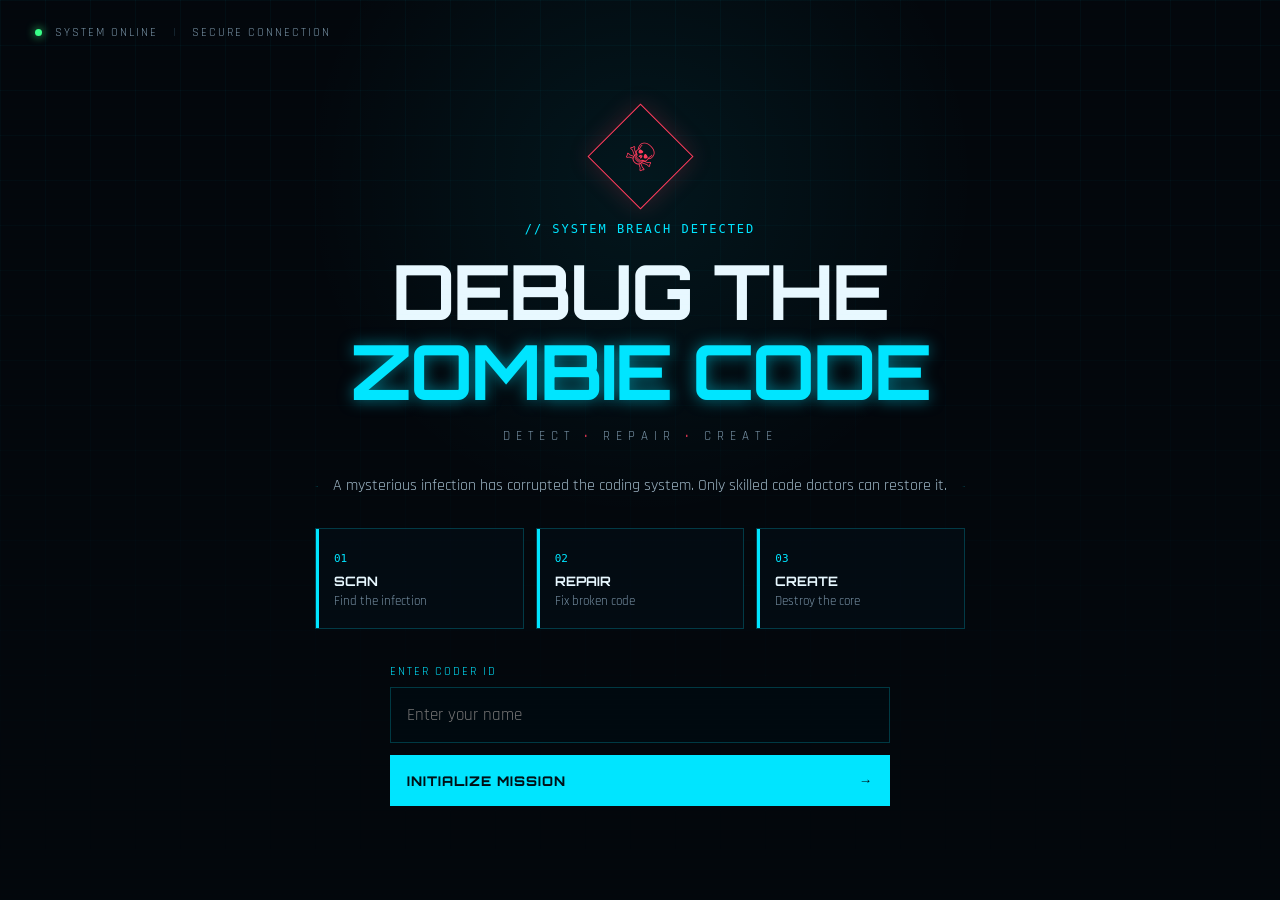
==== index.html @ c8af9917 "Rename sample.html to index.html" ====
<!DOCTYPE html>
<html lang="en">

<head>
    <meta charset="UTF-8">
    <meta name="viewport" content="width=device-width, initial-scale=1.0">

    <title>Debug The Zombie Code</title>

    <link rel="stylesheet" href="sample.css">
    <script src="sample.js" defer></script>
</head>

<body>

    <!-- BACKGROUND -->
    <div class="grid-background"></div>
    <div class="scanline"></div>

    <!-- ================= START SCREEN ================= -->

    <section id="startScreen" class="screen">

        <div class="top-status">
            <span class="status-dot"></span>
            SYSTEM ONLINE
            <span class="status-divider">|</span>
            SECURE CONNECTION
        </div>

        <div class="start-container">

            <div class="warning-icon">
                ☠
            </div>

            <p class="system-code">// SYSTEM BREACH DETECTED</p>

            <h1>
                DEBUG THE
                <span>ZOMBIE CODE</span>
            </h1>

            <p class="tagline">
                DETECT <span>•</span> REPAIR <span>•</span> CREATE
            </p>

            <div class="mission-box">

                <div class="mission-line"></div>

                <p>
                    A mysterious infection has corrupted the coding system.
                    Only skilled code doctors can restore it.
                </p>

                <div class="mission-line"></div>

            </div>

            <div class="start-info">

                <div class="info-card">
                    <span>01</span>
                    <strong>SCAN</strong>
                    <small>Find the infection</small>
                </div>

                <div class="info-card">
                    <span>02</span>
                    <strong>REPAIR</strong>
                    <small>Fix broken code</small>
                </div>

                <div class="info-card">
                    <span>03</span>
                    <strong>CREATE</strong>
                    <small>Destroy the core</small>
                </div>

            </div>

            <div class="login-panel">

                <label for="playerName">
                    ENTER CODER ID
                </label>

                <input
                    type="text"
                    id="playerName"
                    placeholder="Enter your name"
                    autocomplete="off"
                >

                <button id="startBtn" class="main-btn">
                    <span>INITIALIZE MISSION</span>
                    <b>→</b>
                </button>

                <p id="startError" class="error-text"></p>

            </div>

        </div>

    </section>


    <!-- ================= GAME SCREEN ================= -->

    <section id="gameScreen" class="screen hidden">

        <!-- HUD -->

        <header class="hud">

            <div class="hud-brand">
                <div class="mini-skull">☠</div>

                <div>
                    <small>MISSION</small>
                    <strong>DEAD CODE PROTOCOL</strong>
                </div>
            </div>

            <div class="hud-stats">

                <div class="hud-stat">
                    <small>LEVEL</small>
                    <strong id="levelLabel">01</strong>
                </div>

                <div class="hud-stat">
                    <small>SCORE</small>
                    <strong id="scoreDisplay">000</strong>
                </div>

                <div class="hud-stat shield-stat">
                    <small>SHIELDS</small>
                    <strong id="shieldDisplay">00</strong>
                </div>

                <div class="hud-stat timer-stat">
                    <small>TIME</small>
                    <strong id="timerDisplay">20:00</strong>
                </div>

            </div>

        </header>


        <!-- GAME CONTAINER -->

        <main class="game-container">

            <!-- LEVEL TITLE -->

            <div class="level-heading">

                <div>
                    <p class="level-number">
                        LEVEL <span id="levelLabelLarge">01</span>
                    </p>

                    <h2 id="levelName">
                        INFECTION SCAN
                    </h2>
                </div>

                <div class="system-status">
                    <span class="status-dot"></span>
                    SYSTEM STABLE
                </div>

            </div>


            <!-- MISSION BANNER -->

            <div class="mission-banner">

                <div class="mission-icon">
                    ⚡
                </div>

                <div>
                    <strong id="missionTitle">
                        TRACE THE INFECTION
                    </strong>

                    <p id="missionText">
                        Analyze the code carefully. One wrong assumption could
                        allow the virus to spread.
                    </p>
                </div>

            </div>


            <!-- ================= LEVEL 1 ================= -->

            <div id="level1Panel" class="level-panel">

                <div class="progress-header">

                    <span id="progressText">
                        QUESTION 01 / 10
                    </span>

                    <span id="difficultyText">
                        DIFFICULTY: EASY
                    </span>

                </div>

                <div class="progress-bar">
                    <div id="progressFill"></div>
                </div>


                <div class="question-card">

                    <div class="question-top">

                        <span class="question-tag">
                            CODE TRACE
                        </span>

                        <span id="questionNumber">
                            01
                        </span>

                    </div>

                    <h3 id="questionTitle">
                        ZOMBIE TRACE
                    </h3>

                    <p id="questionText"></p>

                    <pre id="codeBlock" class="code-block"></pre>

                    <div id="optionsContainer" class="options-container"></div>

                    <div id="feedback" class="feedback hidden"></div>

                    <button id="nextBtn" class="action-btn hidden">
                        NEXT INFECTED NODE →
                    </button>

                </div>

            </div>


            <!-- ================= LEVEL 2 ================= -->

            <div id="level2Panel" class="level-panel hidden">

                <div class="lab-layout">

                    <div class="editor-section">

                        <div class="editor-header">

                            <div class="editor-title">
                                <span class="terminal-dot red"></span>
                                <span class="terminal-dot yellow"></span>
                                <span class="terminal-dot green"></span>

                                <strong>ZombieStudent.java</strong>
                            </div>

                            <span class="java-label">
                                JAVA
                            </span>

                        </div>

                        <textarea
                            id="javaEditor"
                            spellcheck="false"
                        ></textarea>

                        <div class="editor-footer">

                            <button id="runCodeBtn" class="action-btn">
                                ▶ RUN DIAGNOSTIC
                            </button>

                            <button id="hintBtn" class="secondary-btn">
                                ◈ USE SHIELD
                            </button>

                        </div>

                    </div>


                    <div class="bug-panel">

                        <div class="panel-heading">
                            <span>◉</span>
                            INFECTION MONITOR
                        </div>

                        <div class="bug-item" id="bug1">
                            <span class="bug-number">01</span>

                            <div>
                                <strong>Bonus Mutation</strong>
                                <small>Incorrect bonus value</small>
                            </div>

                            <span class="bug-status">?</span>
                        </div>

                        <div class="bug-item" id="bug2">
                            <span class="bug-number">02</span>

                            <div>
                                <strong>Mark Corruption</strong>
                                <small>Incorrect calculation</small>
                            </div>

                            <span class="bug-status">?</span>
                        </div>

                        <div class="bug-item" id="bug3">
                            <span class="bug-number">03</span>

                            <div>
                                <strong>Attendance Virus</strong>
                                <small>Wrong condition</small>
                            </div>

                            <span class="bug-status">?</span>
                        </div>

                        <div class="bug-item" id="bug4">
                            <span class="bug-number">04</span>

                            <div>
                                <strong>Grade Infection</strong>
                                <small>Threshold corrupted</small>
                            </div>

                            <span class="bug-status">?</span>
                        </div>


                        <div class="shield-box">

                            <span>SHIELDS AVAILABLE</span>

                            <strong id="level2ShieldDisplay">
                                00
                            </strong>

                        </div>

                    </div>

                </div>


                <div id="level2Feedback" class="feedback hidden"></div>

                <button id="finishBtn" class="action-btn hidden">
                    ENTER QUALIFICATION CHECK →
                </button>

            </div>


            <!-- ================= WAITING / QUALIFIER ================= -->

            <div id="waitingPanel" class="level-panel hidden">

                <div class="waiting-screen">

                    <div class="core-ring">
                        <div class="core-ring-inner">
                            <span>03</span>
                        </div>
                    </div>

                    <p class="system-code">
                        // LEVEL 2 COMPLETE
                    </p>

                    <h2>
                        QUALIFICATION
                        <span>VERIFIED</span>
                    </h2>

                    <p class="waiting-description">
                        Your access to the final coding core has been
                        authorized.
                    </p>

                    <div class="qualification-card">

                        <div>
                            <small>CODER</small>
                            <strong id="qualifiedName">---</strong>
                        </div>

                        <div>
                            <small>CURRENT SCORE</small>
                            <strong id="qualifiedScore">000</strong>
                        </div>

                        <div>
                            <small>STATUS</small>
                            <strong class="green-text">
                                QUALIFIED
                            </strong>
                        </div>

                    </div>


                    <div class="lock-status">

                        <div class="lock-icon">
                            🔒
                        </div>

                        <div>
                            <strong>
                                ZOMBIE CORE LOCKED
                            </strong>

                            <p>
                                Final round will open after the
                                qualification waiting period.
                            </p>
                        </div>

                    </div>


                    <div class="waiting-timer-box">

                        <span>
                            LEVEL 3 OPENS IN
                        </span>

                        <strong id="waitingTimer">
                            10:00
                        </strong>

                        <div class="waiting-progress">
                            <div id="waitingProgress"></div>
                        </div>

                    </div>

                    <p class="waiting-note">
                        Stay on this page. The final core will unlock
                        automatically.
                    </p>

                </div>

            </div>


            <!-- ================= LEVEL 3 ================= -->

            <div id="level3Panel" class="level-panel hidden">

                <div class="core-header">

                    <div>
                        <span class="question-tag">
                            FINAL ROUND
                        </span>

                        <h3>
                            ZOMBIE CORE
                        </h3>

                        <p>
                            Write your own solution. There is no broken
                            code to repair now.
                        </p>
                    </div>

                    <div class="core-warning">
                        ⚠ HIGH DIFFICULTY
                    </div>

                </div>


                <div class="array-progress">

                    <span id="arrayProgressText">
                        CORE 01 / 03
                    </span>

                    <div class="progress-bar">
                        <div id="arrayProgressFill"></div>
                    </div>

                </div>


                <div class="array-challenge-card">

                    <div class="challenge-top">

                        <span class="question-tag">
                            ARRAY PROTOCOL
                        </span>

                        <span id="arrayPoints">
                            +50 CORE
                        </span>

                    </div>

                    <h3 id="arrayChallenge">
                        MISSING CORE
                    </h3>

                    <p id="arrayDescription"></p>

                    <div class="test-case">

                        <div>
                            <small>INPUT</small>
                            <code id="arrayInput"></code>
                        </div>

                        <div>
                            <small>EXPECTED OUTPUT</small>
                            <code id="arrayOutput"></code>
                        </div>

                    </div>


                    <div class="solution-header">

                        <span>
                            WRITE YOUR JAVA SOLUTION
                        </span>

                        <span class="java-label">
                            JAVA
                        </span>

                    </div>

                    <textarea
                        id="arrayAnswer"
                        spellcheck="false"
                        placeholder="// Write your solution here..."
                    ></textarea>

                    <div class="solution-actions">

                        <button id="runArrayBtn" class="action-btn">
                            ▶ SUBMIT SOLUTION
                        </button>

                        <button id="nextArrayBtn" class="action-btn hidden">
                            NEXT CORE →
                        </button>

                    </div>

                    <div id="arrayFeedback" class="feedback hidden"></div>

                </div>

            </div>

        </main>

    </section>


    <!-- ================= TRANSITION ================= -->

    <section id="transitionScreen" class="screen hidden">

        <div class="transition-container">

            <div class="transition-symbol">
                ✓
            </div>

            <p class="system-code">
                // SYSTEM RESPONSE
            </p>

            <h2 id="transitionTitle">
                CONTAINMENT SUCCESSFUL
            </h2>

            <p id="transitionText">
                Preparing next protocol...
            </p>

            <div class="transition-progress">
                <div id="transitionFill"></div>
            </div>

            <span>
                SYSTEM RECONFIGURING...
            </span>

        </div>

    </section>


    <!-- ================= RESULT ================= -->

    <section id="resultScreen" class="screen hidden">

        <div class="result-container">

            <div class="result-icon">
                ◉
            </div>

            <p class="system-code">
                // MISSION COMPLETE
            </p>

            <h1>
                SYSTEM
                <span>SECURED</span>
            </h1>

            <p class="result-name">
                CODER: <strong id="resultName">---</strong>
            </p>


            <div class="result-stats">

                <div>
                    <small>FINAL SCORE</small>
                    <strong id="resultScore">000</strong>
                </div>

                <div>
                    <small>SHIELDS</small>
                    <strong id="resultShields">00</strong>
                </div>

                <div>
                    <small>CORES CLEARED</small>
                    <strong id="resultCores">0 / 3</strong>
                </div>

            </div>


            <div class="result-message">
                <p id="resultMessage">
                    Mission complete.
                </p>
            </div>

            <button id="restartBtn" class="main-btn">
                RESTART MISSION →
            </button>

        </div>

    </section>


    <!-- ================= SHIELD MODAL ================= -->

    <div id="shieldModal" class="modal hidden">

        <div class="modal-card">

            <div class="modal-icon">
                ◈
            </div>

            <h2>
                SHIELD SYSTEM
            </h2>

            <p>
                Use one shield to reveal a hint?
            </p>

            <div class="modal-buttons">

                <button id="continueBtn" class="action-btn">
                    USE SHIELD
                </button>

                <button
                    id="cancelShieldBtn"
                    class="secondary-btn"
                >
                    CANCEL
                </button>

            </div>

        </div>

    </div>

</body>

</html>
---- sample.css ----
@import url('https://fonts.googleapis.com/css2?family=Orbitron:wght@400;500;600;700;800;900&family=Rajdhani:wght@400;500;600;700&display=swap');

:root {

    --bg: #03070c;
    --bg2: #07111b;

    --panel: rgba(8, 16, 25, 0.92);
    --panel2: rgba(12, 25, 38, 0.92);

    --cyan: #00e5ff;
    --cyan2: #00a6c7;

    --green: #39ff88;
    --red: #ff3b5c;
    --yellow: #ffd84d;

    --text: #e8f8ff;
    --muted: #7892a5;

    --border: rgba(0, 229, 255, 0.22);

}
* {
    box-sizing: border-box;
    margin: 0;
    padding: 0;
}

body {

    min-height: 100vh;

    background:
        radial-gradient(
            circle at 50% 20%,
            rgba(0, 229, 255, 0.07),
            transparent 35%
        ),
        var(--bg);

    color: var(--text);

    font-family: 'Rajdhani', sans-serif;

    overflow-x: hidden;
}


/* ================= BACKGROUND ================= */

.grid-background {

    position: fixed;

    inset: 0;

    pointer-events: none;

    background-image:

        linear-gradient(
            rgba(0, 229, 255, 0.035) 1px,
            transparent 1px
        ),

        linear-gradient(
            90deg,
            rgba(0, 229, 255, 0.035) 1px,
            transparent 1px
        );

    background-size: 45px 45px;

    mask-image: linear-gradient(
        to bottom,
        black,
        transparent
    );

}


.scanline {

    position: fixed;

    inset: 0;

    pointer-events: none;

    background:
        repeating-linear-gradient(
            to bottom,
            transparent,
            transparent 4px,
            rgba(0, 229, 255, 0.015) 5px
        );

    z-index: 50;

}


.screen {

    min-height: 100vh;

    position: relative;

    z-index: 2;
}


.hidden {
    display: none !important;
}


/* ================= START SCREEN ================= */

#startScreen {

    display: flex;

    justify-content: center;

    align-items: center;

    padding: 40px 20px;

}


.top-status {

    position: absolute;

    top: 25px;

    left: 35px;

    color: var(--muted);

    font-size: 12px;

    letter-spacing: 2px;

}


.status-dot {

    width: 7px;

    height: 7px;

    background: var(--green);

    display: inline-block;

    border-radius: 50%;

    margin-right: 8px;

    box-shadow:
        0 0 10px var(--green);

}


.status-divider {
    margin: 0 10px;
    color: #27404f;
}


.start-container {

    width: min(900px, 100%);

    text-align: center;

    padding-top: 35px;

}


.warning-icon {

    width: 75px;

    height: 75px;

    margin: auto;

    display: flex;

    align-items: center;

    justify-content: center;

    border: 1px solid var(--red);

    color: var(--red);

    font-size: 35px;

    transform: rotate(45deg);

    box-shadow:
        0 0 25px rgba(255, 59, 92, 0.2);

}


.warning-icon::first-letter {
    transform: rotate(-45deg);
}


.system-code {

    color: var(--cyan);

    font-family: monospace;

    letter-spacing: 2px;

    font-size: 12px;

    margin-top: 28px;

}
.start-container h1 {

    font-family: 'Orbitron', sans-serif;

    font-size: clamp(38px, 7vw, 76px);

    line-height: 1.05;

    margin-top: 15px;

    letter-spacing: -2px;

}
.start-container h1 span {

    display: block;

    color: var(--cyan);

    text-shadow:
        0 0 15px rgba(0, 229, 255, 0.5);

}
.tagline {

    margin-top: 18px;

    color: var(--muted);

    letter-spacing: 6px;

    font-size: 13px;

}
.tagline span {
    color: var(--red);
}


.mission-box {

    max-width: 650px;

    margin: 30px auto;

    display: flex;

    align-items: center;

    gap: 15px;

}


.mission-box p {

    color: #9cb3c2;

    font-size: 16px;

    line-height: 1.5;

}


.mission-line {

    height: 1px;

    flex: 1;

    background:
        linear-gradient(
            90deg,
            transparent,
            var(--border)
        );

}


.start-info {

    display: grid;

    grid-template-columns: repeat(3, 1fr);

    gap: 12px;

    max-width: 650px;

    margin: 25px auto;

}


.info-card {

    border: 1px solid var(--border);

    background: rgba(5, 14, 22, 0.7);

    padding: 18px;

    text-align: left;

    position: relative;

}


.info-card::before {

    content: '';

    position: absolute;

    left: 0;

    top: 0;

    width: 3px;

    height: 100%;

    background: var(--cyan);

}


.info-card span {

    color: var(--cyan);

    font-family: monospace;

    font-size: 11px;

}


.info-card strong {

    display: block;

    margin-top: 5px;

    font-family: 'Orbitron';

    font-size: 13px;

}


.info-card small {

    display: block;

    color: var(--muted);

    margin-top: 4px;

}


.login-panel {

    width: min(500px, 100%);

    margin: 35px auto 0;

}


.login-panel label {

    display: block;

    text-align: left;

    color: var(--cyan);

    font-size: 12px;

    letter-spacing: 2px;

    margin-bottom: 8px;

}


.login-panel input {

    width: 100%;

    background: rgba(0, 10, 17, 0.8);

    border: 1px solid var(--border);

    padding: 16px;

    color: white;

    font-family: 'Rajdhani';

    font-size: 17px;

    outline: none;

}


.login-panel input:focus {

    border-color: var(--cyan);

    box-shadow:
        0 0 20px rgba(0, 229, 255, 0.1);

}


.main-btn {

    width: 100%;

    margin-top: 12px;

    padding: 17px;

    background: var(--cyan);

    border: none;

    color: #001017;

    font-family: 'Orbitron';

    font-weight: 800;

    letter-spacing: 1px;

    cursor: pointer;

    display: flex;

    align-items: center;

    justify-content: space-between;

    transition: 0.2s;

}


.main-btn:hover {

    background: white;

    box-shadow:
        0 0 30px rgba(0, 229, 255, 0.35);

    transform: translateY(-2px);

}


.error-text {

    color: var(--red);

    margin-top: 10px;

    font-size: 13px;

}


/* ================= HUD ================= */

.hud {

    height: 78px;

    border-bottom: 1px solid var(--border);

    background: rgba(3, 8, 14, 0.94);

    display: flex;

    align-items: center;

    justify-content: space-between;

    padding: 0 35px;

}


.hud-brand {

    display: flex;

    align-items: center;

    gap: 12px;

}


.mini-skull {

    width: 38px;

    height: 38px;

    border: 1px solid var(--cyan);

    display: flex;

    align-items: center;

    justify-content: center;

    color: var(--cyan);

}


.hud-brand small {

    display: block;

    color: var(--muted);

    font-size: 9px;

    letter-spacing: 2px;

}


.hud-brand strong {

    font-family: 'Orbitron';

    font-size: 12px;

}


.hud-stats {

    display: flex;

    height: 100%;

}


.hud-stat {

    min-width: 95px;

    border-left: 1px solid var(--border);

    display: flex;

    flex-direction: column;

    justify-content: center;

    align-items: center;

}


.hud-stat small {

    color: var(--muted);

    font-size: 9px;

    letter-spacing: 1px;

}


.hud-stat strong {

    font-family: 'Orbitron';

    color: var(--cyan);

    margin-top: 3px;

}


.shield-stat strong {
    color: var(--yellow);
}


.timer-stat strong {
    color: var(--green);
}


/* ================= GAME ================= */

.game-container {

    width: min(1100px, 94%);

    margin: auto;

    padding: 45px 0 70px;

}


.level-heading {

    display: flex;

    justify-content: space-between;

    align-items: end;

    margin-bottom: 25px;

}


.level-number {

    color: var(--cyan);

    font-family: monospace;

    font-size: 12px;

}


.level-heading h2 {

    font-family: 'Orbitron';

    font-size: clamp(25px, 4vw, 42px);

    margin-top: 5px;

}


.system-status {

    border: 1px solid rgba(57,255,136,0.25);

    padding: 8px 12px;

    color: var(--green);

    font-size: 10px;

    letter-spacing: 1px;

}


.mission-banner {

    display: flex;

    gap: 15px;

    align-items: center;

    border: 1px solid var(--border);

    background: rgba(0, 229, 255, 0.035);

    padding: 17px 20px;

    margin-bottom: 25px;

}


.mission-icon {

    color: var(--yellow);

    font-size: 22px;

}


.mission-banner strong {

    font-family: 'Orbitron';

    font-size: 12px;

    color: var(--cyan);

}


.mission-banner p {

    color: var(--muted);

    font-size: 14px;

    margin-top: 3px;

}


/* ================= LEVEL 1 ================= */

.progress-header {

    display: flex;

    justify-content: space-between;

    color: var(--muted);

    font-family: monospace;

    font-size: 11px;

    margin-bottom: 7px;

}


.progress-bar {

    width: 100%;

    height: 3px;

    background: #12212c;

    margin-bottom: 20px;

}


.progress-bar div {

    height: 100%;

    width: 0%;

    background: var(--cyan);

    box-shadow:
        0 0 10px var(--cyan);

    transition: width 0.3s;

}


.question-card {

    border: 1px solid var(--border);

    background: var(--panel);

    padding: 30px;

}


.question-top {

    display: flex;

    justify-content: space-between;

    align-items: center;

}


.question-tag {

    color: var(--cyan);

    border: 1px solid var(--border);

    padding: 5px 8px;

    font-family: monospace;

    font-size: 9px;

    letter-spacing: 1px;

}


.question-top > span:last-child {

    color: var(--muted);

    font-family: 'Orbitron';

}


.question-card h3 {

    font-family: 'Orbitron';

    margin: 20px 0 10px;

    font-size: 22px;

}


.question-card > p {

    color: #9db2bf;

    line-height: 1.6;

    margin-bottom: 18px;

}


.code-block {

    background: #02070b;

    border-left: 3px solid var(--cyan);

    padding: 20px;

    color: #c7edf5;

    overflow-x: auto;

    line-height: 1.6;

    font-family: Consolas, monospace;

    font-size: 14px;

    margin-bottom: 20px;

}


.options-container {

    display: grid;

    grid-template-columns: 1fr 1fr;

    gap: 10px;

}


.option {

    background: #07121b;

    border: 1px solid #19303e;

    color: #bcd0da;

    padding: 15px;

    text-align: left;

    cursor: pointer;

    transition: 0.2s;

    font-family: 'Rajdhani';

    font-size: 16px;

}


.option:hover {

    border-color: var(--cyan);

    color: white;

    background: #0a1c27;

}


.option.correct {

    border-color: var(--green);

    color: var(--green);

}


.option.wrong {

    border-color: var(--red);

    color: var(--red);

}


.feedback {

    padding: 15px;

    margin-top: 18px;

    border: 1px solid var(--border);

    background: rgba(0,229,255,0.035);

    line-height: 1.5;

}


.feedback.success {

    border-color: rgba(57,255,136,0.35);

    color: var(--green);

}
.feedback.failure {

    border-color: rgba(255,59,92,0.35);

    color: #ff8298;

}
.action-btn,
.secondary-btn {

    border: 1px solid var(--cyan);

    background: transparent;

    color: var(--cyan);

    padding: 13px 18px;

    cursor: pointer;

    font-family: 'Orbitron';

    font-size: 10px;

    letter-spacing: 1px;

    transition: 0.2s;

}


.action-btn:hover {

    background: var(--cyan);

    color: #001017;

}


.secondary-btn {

    border-color: #405766;

    color: #9ab0bc;

}


.secondary-btn:hover {

    border-color: var(--yellow);

    color: var(--yellow);

}


/* ================= LEVEL 2 ================= */

.lab-layout {

    display: grid;

    grid-template-columns: 1fr 320px;

    gap: 18px;

}


.editor-section {

    border: 1px solid var(--border);

    background: var(--panel);

}


.editor-header {

    height: 48px;

    border-bottom: 1px solid var(--border);

    display: flex;

    align-items: center;

    justify-content: space-between;

    padding: 0 15px;

}


.editor-title {

    display: flex;

    align-items: center;

    gap: 6px;

    font-family: monospace;

    font-size: 12px;

}


.terminal-dot {

    width: 8px;

    height: 8px;

    border-radius: 50%;

}


.terminal-dot.red {
    background: var(--red);
}


.terminal-dot.yellow {
    background: var(--yellow);
}


.terminal-dot.green {
    background: var(--green);
}


.java-label {

    font-family: monospace;

    color: var(--cyan);

    font-size: 10px;

}


#javaEditor {

    width: 100%;

    height: 430px;

    resize: vertical;

    background: #02070b;

    border: none;

    outline: none;

    color: #d1edf5;

    padding: 20px;

    font-family: Consolas, monospace;

    font-size: 14px;

    line-height: 1.6;

}


.editor-footer {

    display: flex;

    justify-content: space-between;

    padding: 12px;

    border-top: 1px solid var(--border);

}


/* BUG PANEL */

.bug-panel {

    border: 1px solid var(--border);

    background: var(--panel);

    padding: 15px;

}


.panel-heading {

    color: var(--cyan);

    font-family: 'Orbitron';

    font-size: 11px;

    padding-bottom: 15px;

    border-bottom: 1px solid var(--border);

}


.bug-item {

    display: grid;

    grid-template-columns: 35px 1fr 25px;

    gap: 8px;

    align-items: center;

    padding: 15px 5px;

    border-bottom: 1px solid rgba(255,255,255,0.05);

}


.bug-number {

    color: var(--cyan);

    font-family: monospace;

    font-size: 11px;

}


.bug-item strong {

    display: block;

    font-size: 13px;

}


.bug-item small {

    color: var(--muted);

}


.bug-status {

    color: var(--yellow);

}


.bug-item.fixed .bug-status {

    color: var(--green);

}


.shield-box {

    margin-top: 18px;

    padding: 15px;

    border: 1px solid rgba(255,216,77,0.2);

    display: flex;

    justify-content: space-between;

    align-items: center;

}


.shield-box span {

    color: var(--muted);

    font-size: 10px;

}


.shield-box strong {

    color: var(--yellow);

    font-family: 'Orbitron';

}


/* ================= WAITING ================= */

.waiting-screen {

    text-align: center;

    border: 1px solid var(--border);

    background: var(--panel);

    padding: 60px 30px;

}


.core-ring {

    width: 150px;

    height: 150px;

    border: 1px dashed var(--cyan);

    border-radius: 50%;

    margin: 0 auto 30px;

    display: flex;

    align-items: center;

    justify-content: center;

    animation: rotateRing 12s linear infinite;

}


.core-ring-inner {

    width: 100px;

    height: 100px;

    border: 1px solid var(--cyan);

    border-radius: 50%;

    display: flex;

    align-items: center;

    justify-content: center;

    box-shadow:
        0 0 35px rgba(0,229,255,0.15);

}


.core-ring-inner span {

    font-family: 'Orbitron';

    font-size: 30px;

    color: var(--cyan);

}


@keyframes rotateRing {

    to {
        transform: rotate(360deg);
    }

}


.waiting-screen h2 {

    font-family: 'Orbitron';

    font-size: clamp(25px, 5vw, 42px);

    margin-top: 12px;

}


.waiting-screen h2 span {

    display: block;

    color: var(--green);

}


.waiting-description {

    color: var(--muted);

    margin: 15px 0 30px;

}


.qualification-card {

    max-width: 700px;

    margin: auto;

    display: grid;

    grid-template-columns: repeat(3, 1fr);

    border: 1px solid var(--border);

}


.qualification-card > div {

    padding: 20px;

    border-right: 1px solid var(--border);

}


.qualification-card > div:last-child {
    border-right: none;
}


.qualification-card small {

    display: block;

    color: var(--muted);

    font-size: 9px;

    letter-spacing: 1px;

}


.qualification-card strong {

    display: block;

    margin-top: 7px;

    font-family: 'Orbitron';

    font-size: 14px;

}


.green-text {
    color: var(--green);
}


.lock-status {

    max-width: 700px;
    margin: 20px auto;

    display: flex;

    gap: 15px;
    text-align: left;

    border: 1px solid rgba(255,216,77,0.2);

    padding: 18px;

}


.lock-icon {

    font-size: 25px;

}


.lock-status strong {

    color: var(--yellow);

    font-family: 'Orbitron';

    font-size: 12px;

}


.lock-status p {

    color: var(--muted);

    margin-top: 5px;

}


.waiting-timer-box {

    max-width: 500px;

    margin: 30px auto;

}


.waiting-timer-box span {

    color: var(--muted);

    font-family: monospace;

    font-size: 10px;

    letter-spacing: 2px;

}


.waiting-timer-box strong {

    display: block;

    color: var(--cyan);

    font-family: 'Orbitron';

    font-size: 50px;

    margin: 8px;

}


.waiting-progress {

    height: 4px;

    background: #12212c;

}


.waiting-progress div {

    width: 0%;

    height: 100%;

    background: var(--cyan);

    box-shadow:
        0 0 15px var(--cyan);

}


.waiting-note {

    color: #516a78;

    font-size: 12px;

}


/* ================= LEVEL 3 ================= */

.core-header {

    display: flex;

    justify-content: space-between;

    align-items: start;

    border: 1px solid var(--border);

    padding: 25px;

    background: var(--panel);

    margin-bottom: 15px;

}


.core-header h3 {

    font-family: 'Orbitron';

    font-size: 28px;

    margin-top: 12px;

}


.core-header p {

    color: var(--muted);

    margin-top: 5px;

}


.core-warning {

    color: var(--red);

    border: 1px solid rgba(255,59,92,0.3);

    padding: 8px;

    font-size: 9px;

    letter-spacing: 1px;

}


.array-progress {

    margin-bottom: 20px;

}


.array-progress > span {

    color: var(--muted);

    font-family: monospace;

    font-size: 11px;

}


.array-challenge-card {

    border: 1px solid var(--border);

    background: var(--panel);

    padding: 28px;

}


.challenge-top {

    display: flex;

    justify-content: space-between;

}


#arrayPoints {

    color: var(--yellow);

    font-family: 'Orbitron';

    font-size: 10px;

}


.array-challenge-card h3 {

    font-family: 'Orbitron';

    font-size: 25px;

    margin: 20px 0 10px;

}


.array-challenge-card > p {

    color: #9db2bf;

    line-height: 1.6;

}


.test-case {

    display: grid;

    grid-template-columns: 1fr 1fr;

    gap: 10px;

    margin: 20px 0;

}


.test-case > div {

    background: #02070b;

    border: 1px solid #162b37;

    padding: 15px;

}


.test-case small {

    display: block;

    color: var(--muted);

    font-family: monospace;

    margin-bottom: 7px;

}


.test-case code {

    color: var(--green);

    font-family: monospace;

}


.solution-header {

    display: flex;

    justify-content: space-between;

    align-items: center;

    color: var(--cyan);

    font-family: monospace;

    font-size: 11px;

    margin-bottom: 7px;

}


#arrayAnswer {

    width: 100%;

    height: 300px;

    resize: vertical;

    background: #02070b;

    border: 1px solid #19303e;

    outline: none;

    color: #d5f3fa;

    padding: 20px;

    font-family: Consolas, monospace;

    font-size: 14px;

    line-height: 1.6;

}


.solution-actions {

    display: flex;

    justify-content: space-between;

    margin-top: 12px;

}


/* ================= TRANSITION ================= */

#transitionScreen {

    display: flex;

    justify-content: center;

    align-items: center;

    text-align: center;

}


.transition-container {

    width: min(600px, 90%);

}


.transition-symbol {

    width: 90px;

    height: 90px;

    margin: auto;

    border: 2px solid var(--green);

    color: var(--green);

    border-radius: 50%;

    display: flex;

    align-items: center;

    justify-content: center;

    font-size: 40px;

    box-shadow:
        0 0 35px rgba(57,255,136,0.15);

}


.transition-container h2 {

    font-family: 'Orbitron';

    margin-top: 20px;

}


.transition-container p {

    color: var(--muted);

    margin: 10px;

}


.transition-progress {

    height: 3px;

    background: #10202b;

    margin-top: 30px;

}


.transition-progress div {

    width: 0%;

    height: 100%;

    background: var(--cyan);

}


/* ================= RESULT ================= */

#resultScreen {

    display: flex;

    justify-content: center;

    align-items: center;

    text-align: center;

    padding: 30px;

}


.result-container {

    width: min(800px, 100%);

}


.result-icon {

    width: 80px;

    height: 80px;

    border: 2px solid var(--green);

    border-radius: 50%;

    display: flex;

    align-items: center;

    justify-content: center;

    margin: auto;

    color: var(--green);

    font-size: 35px;

    box-shadow:
        0 0 35px rgba(57,255,136,0.2);

}


.result-container h1 {

    font-family: 'Orbitron';

    font-size: clamp(35px, 7vw, 65px);

    margin-top: 20px;

}


.result-container h1 span {

    display: block;

    color: var(--green);

}


.result-name {

    color: var(--muted);

    margin: 10px;

}


.result-name strong {

    color: white;

}


.result-stats {

    display: grid;

    grid-template-columns: repeat(3, 1fr);

    margin-top: 30px;

    border: 1px solid var(--border);

}


.result-stats div {

    padding: 25px;

    border-right: 1px solid var(--border);

}


.result-stats div:last-child {
    border-right: none;
}


.result-stats small {

    display: block;

    color: var(--muted);

    font-size: 9px;

}


.result-stats strong {

    display: block;

    color: var(--cyan);

    font-family: 'Orbitron';

    font-size: 23px;

    margin-top: 8px;

}


.result-message {

    margin: 20px 0;

    color: #91a8b6;

}


/* ================= MODAL ================= */

.modal {

    position: fixed;

    inset: 0;

    background: rgba(0,0,0,0.8);

    z-index: 100;

    display: flex;

    align-items: center;

    justify-content: center;

    padding: 20px;

}


.modal-card {

    width: min(400px, 100%);

    background: #07121b;

    border: 1px solid var(--cyan);

    padding: 35px;

    text-align: center;

    box-shadow:
        0 0 60px rgba(0,229,255,0.15);

}


.modal-icon {

    font-size: 35px;

    color: var(--yellow);

}


.modal-card h2 {

    font-family: 'Orbitron';

    margin: 15px 0;

}


.modal-card p {

    color: var(--muted);

}


.modal-buttons {

    display: flex;

    gap: 10px;

    margin-top: 25px;

}


.modal-buttons button {

    flex: 1;

}


/* ================= RESPONSIVE ================= */

@media (max-width: 800px) {

    .hud {

        padding: 0 15px;

    }

    .hud-brand {
        display: none;
    }

    .hud-stats {
        width: 100%;
        justify-content: center;
    }

    .hud-stat {
        flex: 1;
        min-width: 0;
    }

    .game-container {
        padding-top: 30px;
    }

    .lab-layout {
        grid-template-columns: 1fr;
    }

    .start-info {
        grid-template-columns: 1fr;
    }

    .options-container {
        grid-template-columns: 1fr;
    }

    .qualification-card {
        grid-template-columns: 1fr;
    }

    .qualification-card > div {
        border-right: none;
        border-bottom: 1px solid var(--border);
    }

    .qualification-card > div:last-child {
        border-bottom: none;
    }

    .test-case {
        grid-template-columns: 1fr;
    }

    .result-stats {
        grid-template-columns: 1fr;
    }

    .result-stats div {
        border-right: none;
        border-bottom: 1px solid var(--border);
    }

    .result-stats div:last-child {
        border-bottom: none;
    }

    .level-heading {
        align-items: start;
        gap: 15px;
        flex-direction: column;
    }

    .system-status {
        align-self: flex-start;
    }

}


@media (max-width: 500px) {

    .top-status {
        left: 15px;
        top: 15px;
        font-size: 9px;
    }

    .start-container {
        padding-top: 45px;
    }

    .start-container h1 {
        font-size: 36px;
    }

    .tagline {
        letter-spacing: 3px;
    }

    .question-card,
    .array-challenge-card {
        padding: 20px;
    }

    .core-header {
        flex-direction: column;
        gap: 15px;
    }

    .editor-footer {
        flex-direction: column;
        gap: 10px;
    }

    .editor-footer button {
        width: 100%;
    }

    .solution-actions {
        flex-direction: column;
        gap: 10px;
    }

    .solution-actions button {
        width: 100%;
    }

}
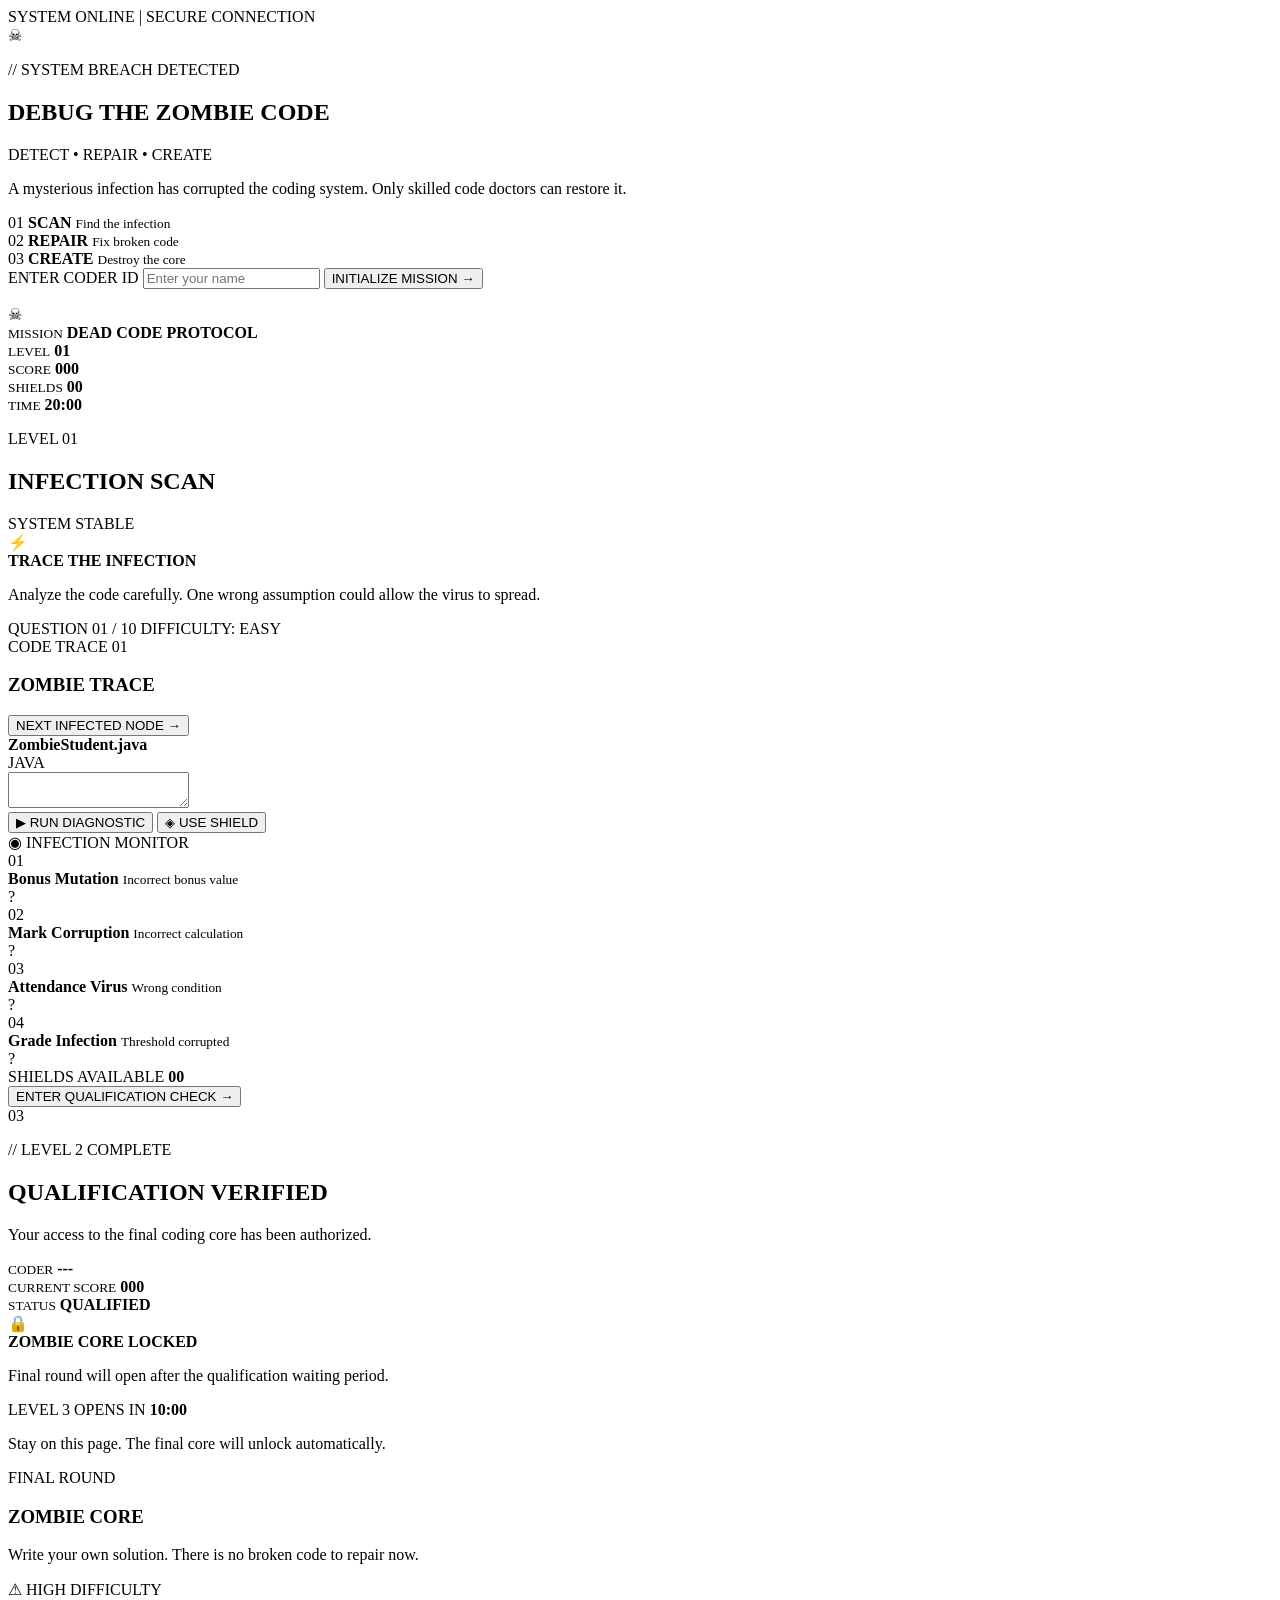
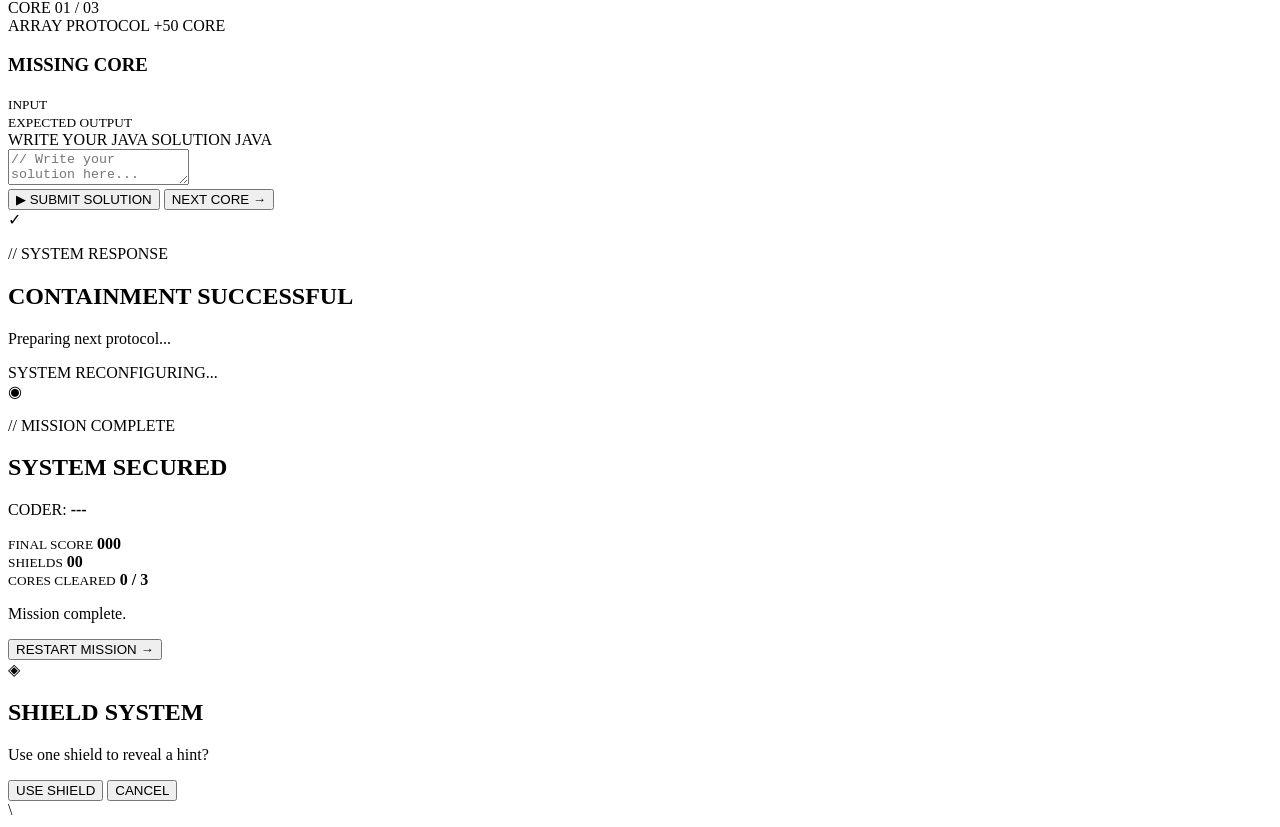
==== commit f3c8a253: "Add files via upload" ====
--- a/index.html
+++ b/index.html
@@ -1,35 +1,26 @@
 <!DOCTYPE html>
 <html lang="en">
-
 <head>
     <meta charset="UTF-8">
     <meta name="viewport" content="width=device-width, initial-scale=1.0">
-
     <title>Debug The Zombie Code</title>
-
-    <link rel="stylesheet" href="sample.css">
-    <script src="sample.js" defer></script>
+    <link rel="stylesheet" href="style.css">
+    <script src="script.js" defer></script>
 </head>
-
 <body>
-
     <!-- BACKGROUND -->
     <div class="grid-background"></div>
     <div class="scanline"></div>
-
     <!-- ================= START SCREEN ================= -->
 
     <section id="startScreen" class="screen">
-
         <div class="top-status">
             <span class="status-dot"></span>
             SYSTEM ONLINE
             <span class="status-divider">|</span>
             SECURE CONNECTION
         </div>
-
         <div class="start-container">
-
             <div class="warning-icon">
                 ☠
             </div>
@@ -428,7 +419,6 @@
                         <div class="lock-icon">
                             🔒
                         </div>
-
                         <div>
                             <strong>
                                 ZOMBIE CORE LOCKED
@@ -441,8 +431,6 @@
                         </div>
 
                     </div>
-
-
                     <div class="waiting-timer-box">
 
                         <span>
@@ -509,7 +497,6 @@
 
                 </div>
 
-
                 <div class="array-challenge-card">
 
                     <div class="challenge-top">
@@ -536,15 +523,11 @@
                             <small>INPUT</small>
                             <code id="arrayInput"></code>
                         </div>
-
                         <div>
                             <small>EXPECTED OUTPUT</small>
                             <code id="arrayOutput"></code>
                         </div>
-
-                    </div>
-
-
+                    </div>
                     <div class="solution-header">
 
                         <span>
@@ -584,8 +567,6 @@
         </main>
 
     </section>
-
-
     <!-- ================= TRANSITION ================= -->
 
     <section id="transitionScreen" class="screen hidden">
@@ -634,17 +615,13 @@
             <p class="system-code">
                 // MISSION COMPLETE
             </p>
-
             <h1>
                 SYSTEM
                 <span>SECURED</span>
             </h1>
-
             <p class="result-name">
                 CODER: <strong id="resultName">---</strong>
             </p>
-
-
             <div class="result-stats">
 
                 <div>
@@ -697,9 +674,7 @@
             <p>
                 Use one shield to reveal a hint?
             </p>
-
             <div class="modal-buttons">
-
                 <button id="continueBtn" class="action-btn">
                     USE SHIELD
                 </button>
@@ -712,11 +687,8 @@
                 </button>
 
             </div>
-
         </div>
-
     </div>
-
 </body>
-
-</html>
+\
+</html>
